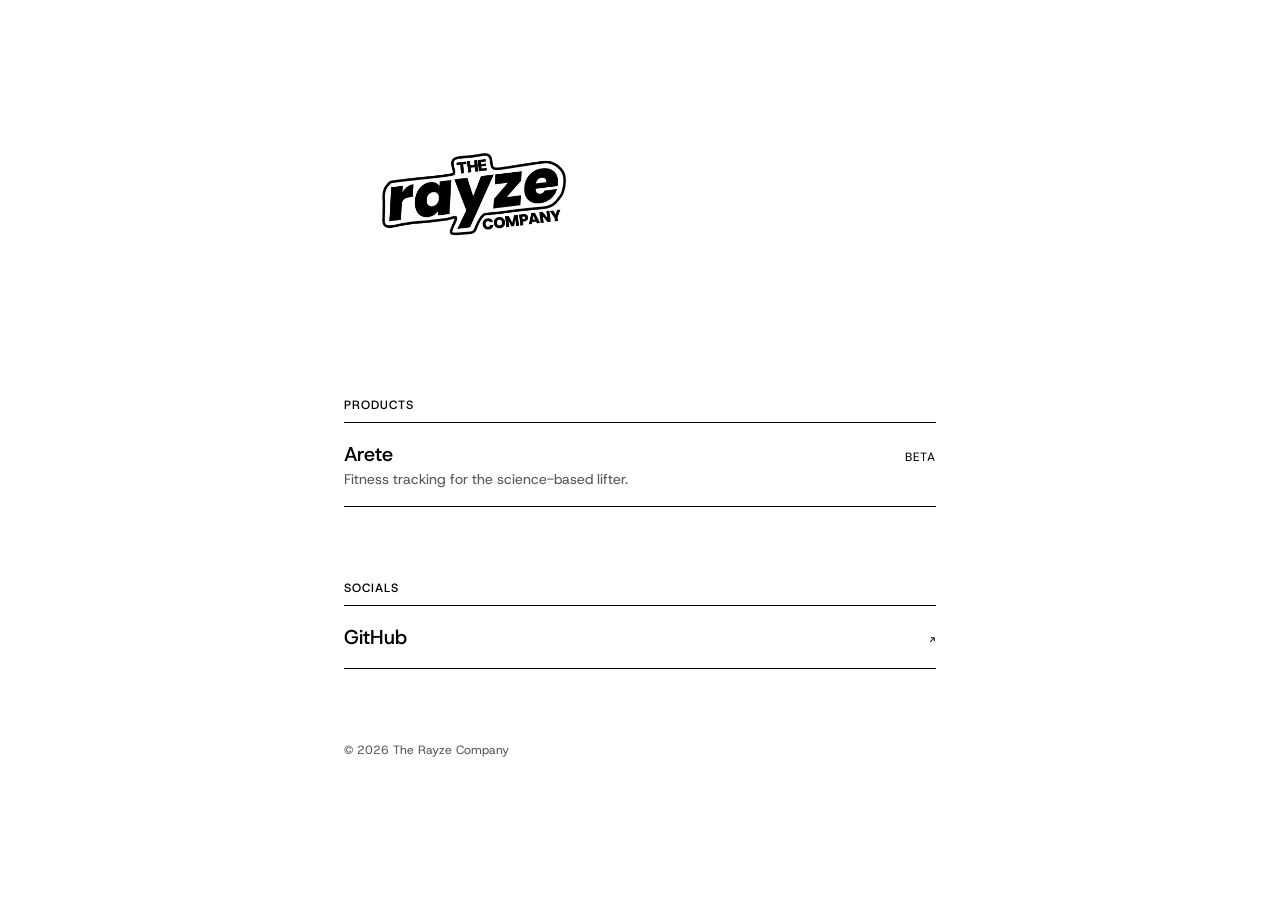
==== index.html @ 73423f0b "Add homepage Co-Authored-By: Claude Opus 5.5 <noreply@anthropic.com> Claude-Session: https://claude." ====
<!DOCTYPE html>
<html lang="en">
<head>
  <meta charset="UTF-8">
  <meta name="viewport" content="width=device-width, initial-scale=1.0">
  <title>The Rayze Company</title>
  <meta name="description" content="The Rayze Company builds apps and tools.">
  <link rel="icon" href="Rayze%20Company%20Logo.png">

  <!-- Font: Host Grotesk (Google Fonts) -->
  <link rel="preconnect" href="https://fonts.googleapis.com">
  <link rel="preconnect" href="https://fonts.gstatic.com" crossorigin>
  <link href="https://fonts.googleapis.com/css2?family=Host+Grotesk:wght@400;500;700&display=swap" rel="stylesheet">

  <style>
    * { margin: 0; padding: 0; box-sizing: border-box; }

    body {
      background: #fff;
      color: #000;
      font-family: "Host Grotesk", Helvetica, Arial, sans-serif;
      font-size: 16px;
      line-height: 1.5;
      -webkit-font-smoothing: antialiased;
    }

    a { color: #000; text-decoration: none; }
    a:hover { text-decoration: underline; }

    main {
      max-width: 640px;
      margin: 0 auto;
      padding: 64px 24px;
    }

    /* Logo */
    .logo img { width: 260px; max-width: 100%; height: auto; display: block; }
    .logo .fallback { display: none; font-size: 28px; font-weight: 700; letter-spacing: -0.02em; }

    /* Sections */
    section { margin-top: 72px; }

    h2 {
      font-size: 12px;
      font-weight: 500;
      text-transform: uppercase;
      letter-spacing: 0.08em;
      padding-bottom: 8px;
      border-bottom: 1px solid #000;
    }

    ul { list-style: none; }

    li {
      display: flex;
      justify-content: space-between;
      align-items: baseline;
      gap: 16px;
      padding: 16px 0;
      border-bottom: 1px solid #000;
    }

    .name { font-size: 20px; font-weight: 500; }
    .desc { font-size: 14px; color: #555; }
    .tag  { font-size: 12px; text-transform: uppercase; letter-spacing: 0.08em; white-space: nowrap; }

    footer {
      margin-top: 72px;
      font-size: 12px;
      color: #555;
    }
  </style>
</head>
<body>
  <main>

    <!-- LOGO: image file in the repo root -->
    <header class="logo">
      <img src="Rayze%20Company%20Logo.png" alt="The Rayze Company"
           onerror="this.style.display='none'; this.nextElementSibling.style.display='block';">
      <div class="fallback">THE RAYZE COMPANY</div>
    </header>

    <!-- PRODUCTS: copy one <li>...</li> block to add a product -->
    <section>
      <h2>Products</h2>
      <ul>
        <li>
          <div>
            <a class="name" href="#">Arete</a>
            <p class="desc">Fitness tracking for the science-based lifter.</p>
          </div>
          <span class="tag">Beta</span>
        </li>
      </ul>
    </section>

    <!-- SOCIALS: copy one <li>...</li> block to add a link -->
    <section>
      <h2>Socials</h2>
      <ul>
        <li>
          <a class="name" href="https://github.com/rayzecompany" target="_blank" rel="noopener">GitHub</a>
          <span class="tag">↗</span>
        </li>
      </ul>
    </section>

    <footer>© 2026 The Rayze Company</footer>

  </main>
</body>
</html>
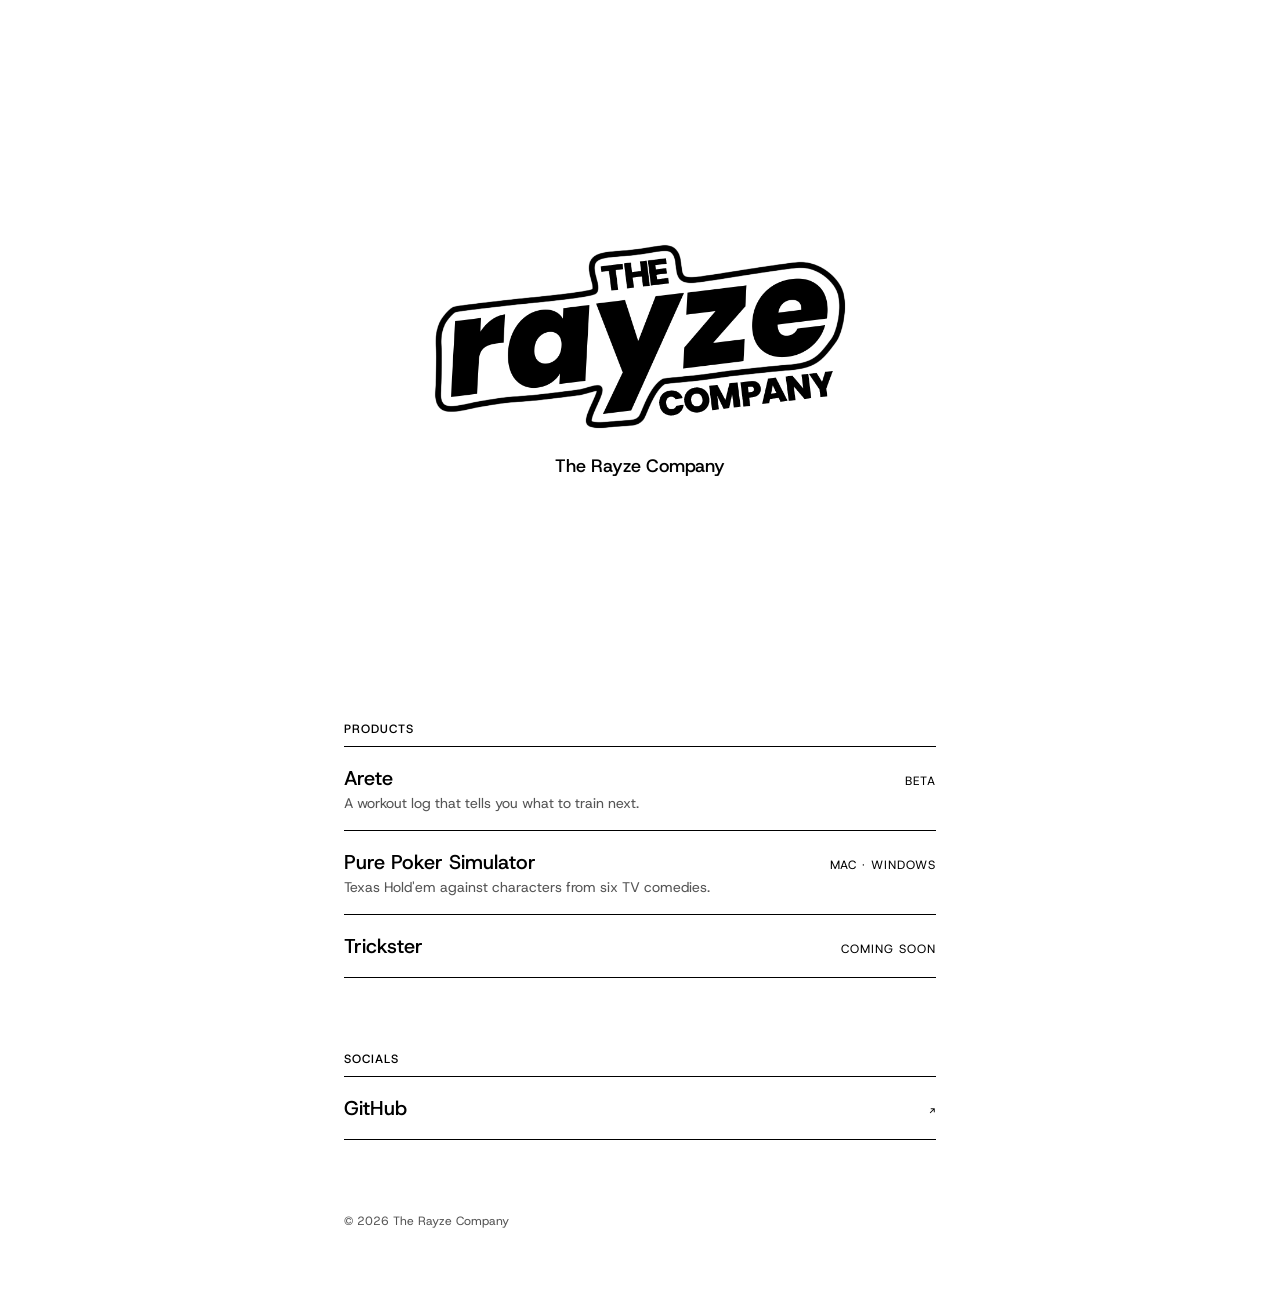
==== commit 9f1c04f3: "Center logo, add Arete page, Pure Poker Simulator and Trickster Co-Authored-By: Claude Opus 5.5 <nor" ====
--- a/index.html
+++ b/index.html
@@ -4,81 +4,19 @@
   <meta charset="UTF-8">
   <meta name="viewport" content="width=device-width, initial-scale=1.0">
   <title>The Rayze Company</title>
-  <meta name="description" content="The Rayze Company builds apps and tools.">
-  <link rel="icon" href="Rayze%20Company%20Logo.png">
-
-  <!-- Font: Host Grotesk (Google Fonts) -->
+  <meta name="description" content="The Rayze Company makes apps and games.">
+  <link rel="icon" href="/logo.png">
   <link rel="preconnect" href="https://fonts.googleapis.com">
   <link rel="preconnect" href="https://fonts.gstatic.com" crossorigin>
   <link href="https://fonts.googleapis.com/css2?family=Host+Grotesk:wght@400;500;700&display=swap" rel="stylesheet">
-
-  <style>
-    * { margin: 0; padding: 0; box-sizing: border-box; }
-
-    body {
-      background: #fff;
-      color: #000;
-      font-family: "Host Grotesk", Helvetica, Arial, sans-serif;
-      font-size: 16px;
-      line-height: 1.5;
-      -webkit-font-smoothing: antialiased;
-    }
-
-    a { color: #000; text-decoration: none; }
-    a:hover { text-decoration: underline; }
-
-    main {
-      max-width: 640px;
-      margin: 0 auto;
-      padding: 64px 24px;
-    }
-
-    /* Logo */
-    .logo img { width: 260px; max-width: 100%; height: auto; display: block; }
-    .logo .fallback { display: none; font-size: 28px; font-weight: 700; letter-spacing: -0.02em; }
-
-    /* Sections */
-    section { margin-top: 72px; }
-
-    h2 {
-      font-size: 12px;
-      font-weight: 500;
-      text-transform: uppercase;
-      letter-spacing: 0.08em;
-      padding-bottom: 8px;
-      border-bottom: 1px solid #000;
-    }
-
-    ul { list-style: none; }
-
-    li {
-      display: flex;
-      justify-content: space-between;
-      align-items: baseline;
-      gap: 16px;
-      padding: 16px 0;
-      border-bottom: 1px solid #000;
-    }
-
-    .name { font-size: 20px; font-weight: 500; }
-    .desc { font-size: 14px; color: #555; }
-    .tag  { font-size: 12px; text-transform: uppercase; letter-spacing: 0.08em; white-space: nowrap; }
-
-    footer {
-      margin-top: 72px;
-      font-size: 12px;
-      color: #555;
-    }
-  </style>
+  <link rel="stylesheet" href="/style.css">
 </head>
 <body>
   <main>
 
-    <!-- LOGO: image file in the repo root -->
-    <header class="logo">
-      <img src="Rayze%20Company%20Logo.png" alt="The Rayze Company"
-           onerror="this.style.display='none'; this.nextElementSibling.style.display='block';">
-      <div class="fallback">THE RAYZE COMPANY</div>
+    <header class="hero">
+      <img src="/logo.png" alt="The Rayze Company logo">
+      <p>The Rayze Company</p>
     </header>
 
     <!-- PRODUCTS: copy one <li>...</li> block to add a product -->
@@ -87,10 +25,23 @@
       <ul>
         <li>
           <div>
-            <a class="name" href="#">Arete</a>
-            <p class="desc">Fitness tracking for the science-based lifter.</p>
+            <a class="name" href="/products/arete/">Arete</a>
+            <p class="desc">A workout log that tells you what to train next.</p>
           </div>
           <span class="tag">Beta</span>
+        </li>
+        <li>
+          <div>
+            <a class="name" href="https://github.com/rayzecompany/Pure-Poker-Simulator" target="_blank" rel="noopener">Pure Poker Simulator</a>
+            <p class="desc">Texas Hold'em against characters from six TV comedies.</p>
+          </div>
+          <span class="tag">Mac · Windows</span>
+        </li>
+        <li>
+          <div>
+            <span class="name">Trickster</span>
+          </div>
+          <span class="tag">Coming soon</span>
         </li>
       </ul>
     </section>
--- a/style.css
+++ b/style.css
@@ -0,0 +1,84 @@
+/* Shared styles for every page on the site. */
+
+* { margin: 0; padding: 0; box-sizing: border-box; }
+
+body {
+  background: #fff;
+  color: #000;
+  font-family: "Host Grotesk", Helvetica, Arial, sans-serif;
+  font-size: 16px;
+  line-height: 1.5;
+  -webkit-font-smoothing: antialiased;
+}
+
+a { color: #000; text-decoration: none; }
+a:hover { text-decoration: underline; }
+
+main {
+  max-width: 640px;
+  margin: 0 auto;
+  padding: 0 24px 64px;
+}
+
+/* Homepage: logo centred on screen, name underneath */
+.hero {
+  min-height: 80vh;
+  min-height: 80svh;
+  display: flex;
+  flex-direction: column;
+  align-items: center;
+  justify-content: center;
+  gap: 20px;
+  text-align: center;
+}
+.hero img { width: 420px; max-width: 80vw; height: auto; display: block; }
+.hero p { font-size: 18px; font-weight: 500; letter-spacing: -0.01em; }
+
+/* Sections and lists */
+section { margin-top: 72px; }
+.hero + section { margin-top: 0; }
+
+h2 {
+  font-size: 12px;
+  font-weight: 500;
+  text-transform: uppercase;
+  letter-spacing: 0.08em;
+  padding-bottom: 8px;
+  border-bottom: 1px solid #000;
+}
+
+ul { list-style: none; }
+
+li {
+  display: flex;
+  justify-content: space-between;
+  align-items: baseline;
+  gap: 16px;
+  padding: 16px 0;
+  border-bottom: 1px solid #000;
+}
+
+.name { font-size: 20px; font-weight: 500; }
+.desc { font-size: 14px; color: #555; }
+.tag  { font-size: 12px; text-transform: uppercase; letter-spacing: 0.08em; white-space: nowrap; }
+
+footer {
+  margin-top: 72px;
+  font-size: 12px;
+  color: #555;
+}
+
+/* Product pages */
+.back { display: inline-block; margin-top: 48px; font-size: 14px; }
+.product-head {
+  display: flex;
+  justify-content: space-between;
+  align-items: baseline;
+  gap: 16px;
+  margin-top: 64px;
+  padding-bottom: 12px;
+  border-bottom: 1px solid #000;
+}
+.product-head h1 { font-size: 40px; font-weight: 700; letter-spacing: -0.03em; line-height: 1.1; }
+.about { margin-top: 24px; }
+.about p + p { margin-top: 16px; }
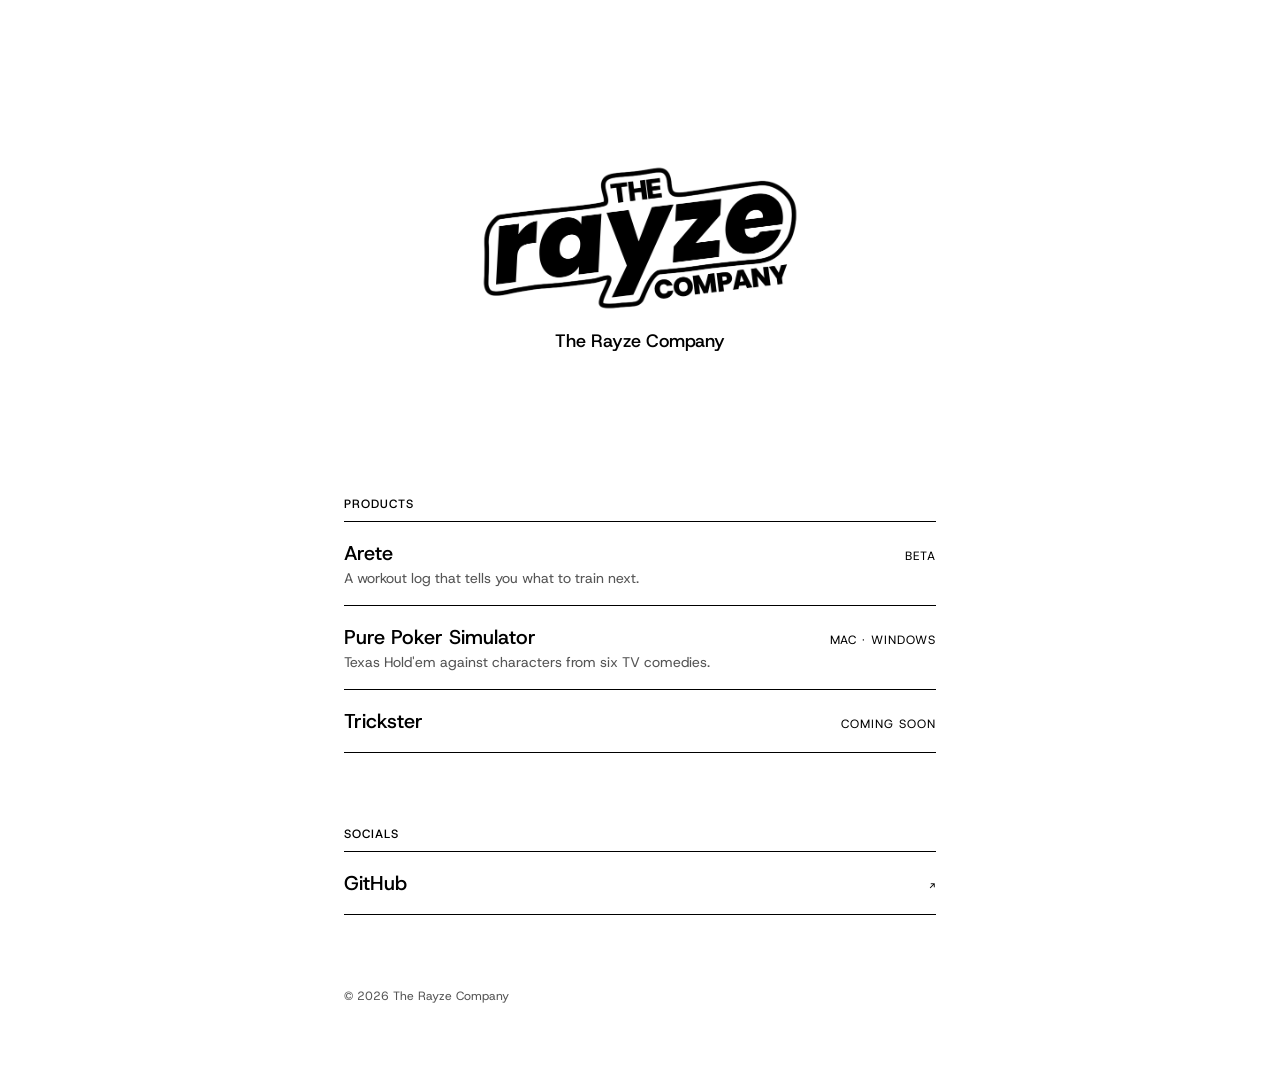
==== commit fc08543c: "Add Pure Poker Simulator page Co-Authored-By: Claude Opus 5.5 <noreply@anthropic.com> Claude-Session" ====
--- a/index.html
+++ b/index.html
@@ -32,7 +32,7 @@
         </li>
         <li>
           <div>
-            <a class="name" href="https://github.com/rayzecompany/Pure-Poker-Simulator" target="_blank" rel="noopener">Pure Poker Simulator</a>
+            <a class="name" href="/products/pure-poker-simulator/">Pure Poker Simulator</a>
             <p class="desc">Texas Hold'em against characters from six TV comedies.</p>
           </div>
           <span class="tag">Mac · Windows</span>
--- a/style.css
+++ b/style.css
@@ -22,16 +22,17 @@
 
 /* Homepage: logo centred on screen, name underneath */
 .hero {
-  min-height: 80vh;
-  min-height: 80svh;
+  min-height: 55vh;
+  min-height: 55svh;
   display: flex;
   flex-direction: column;
   align-items: center;
   justify-content: center;
-  gap: 20px;
+  gap: 16px;
+  padding-top: 24px;
   text-align: center;
 }
-.hero img { width: 420px; max-width: 80vw; height: auto; display: block; }
+.hero img { width: 320px; max-width: 65vw; height: auto; display: block; }
 .hero p { font-size: 18px; font-weight: 500; letter-spacing: -0.01em; }
 
 /* Sections and lists */
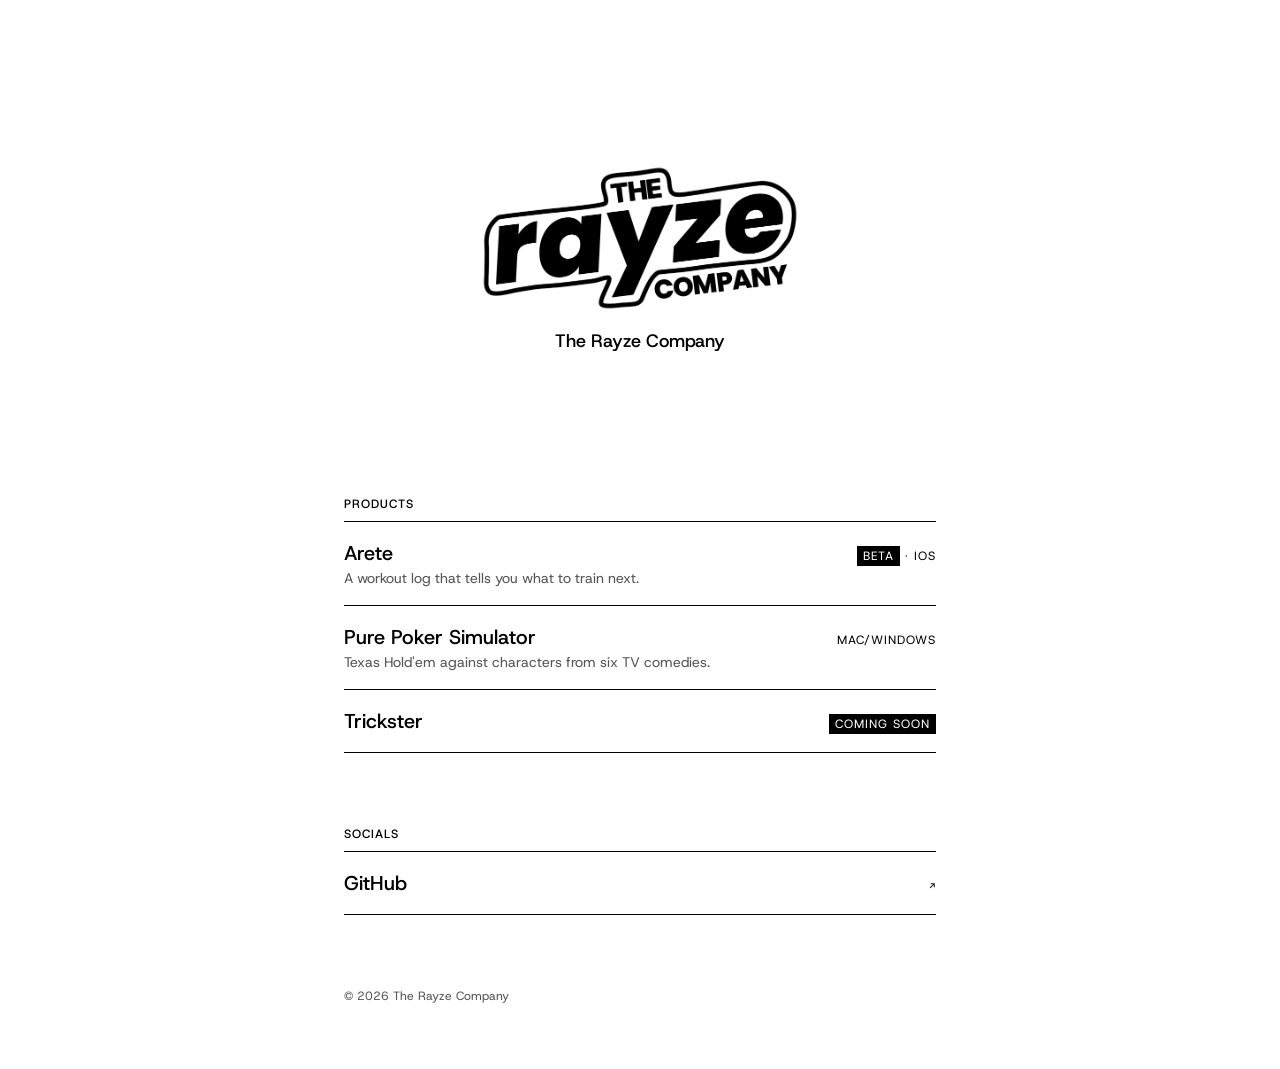
==== commit 78824c10: "Highlight time tags, use slash for platforms, add iOS tag to Arete Co-Authored-By: Claude Opus 5.5 <" ====
--- a/index.html
+++ b/index.html
@@ -28,20 +28,20 @@
             <a class="name" href="/products/arete/">Arete</a>
             <p class="desc">A workout log that tells you what to train next.</p>
           </div>
-          <span class="tag">Beta</span>
+          <span class="tag"><span class="status">Beta</span> · iOS</span>
         </li>
         <li>
           <div>
             <a class="name" href="/products/pure-poker-simulator/">Pure Poker Simulator</a>
             <p class="desc">Texas Hold'em against characters from six TV comedies.</p>
           </div>
-          <span class="tag">Mac · Windows</span>
+          <span class="tag">Mac/Windows</span>
         </li>
         <li>
           <div>
             <span class="name">Trickster</span>
           </div>
-          <span class="tag">Coming soon</span>
+          <span class="tag"><span class="status">Coming soon</span></span>
         </li>
       </ul>
     </section>
--- a/style.css
+++ b/style.css
@@ -62,6 +62,8 @@
 .name { font-size: 20px; font-weight: 500; }
 .desc { font-size: 14px; color: #555; }
 .tag  { font-size: 12px; text-transform: uppercase; letter-spacing: 0.08em; white-space: nowrap; }
+/* Time tags (Beta, Coming soon): white text on black. Platforms stay plain, e.g. Mac/Windows. */
+.status { background: #000; color: #fff; padding: 2px 6px; }
 
 footer {
   margin-top: 72px;
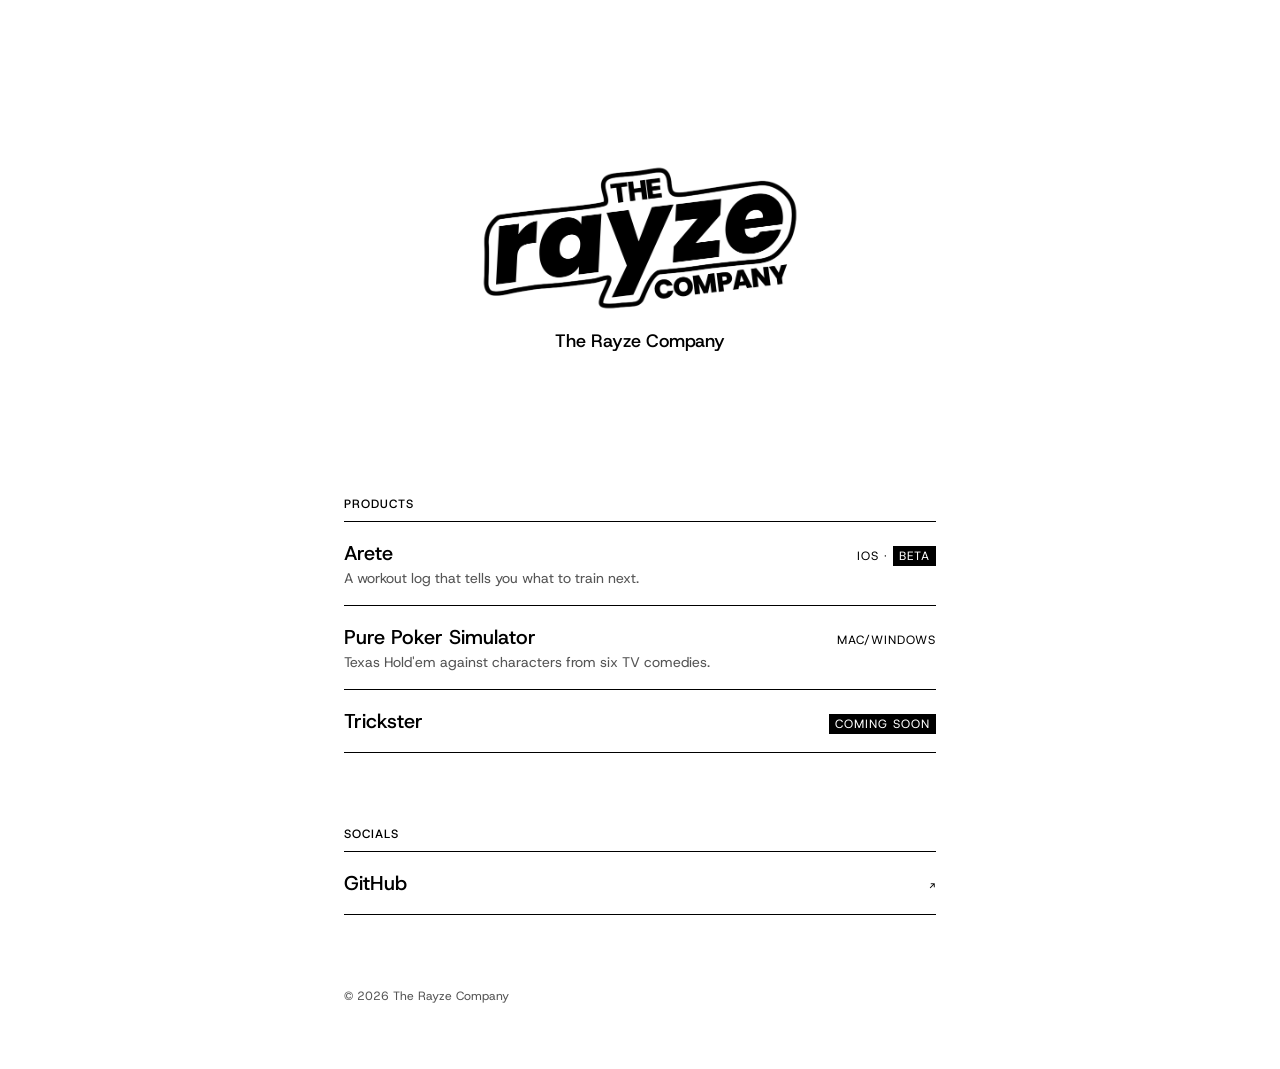
==== commit 2e8b6247: "Put platform before time tag on Arete Co-Authored-By: Claude Opus 5.5 <noreply@anthropic.com> Claude" ====
--- a/index.html
+++ b/index.html
@@ -28,7 +28,7 @@
             <a class="name" href="/products/arete/">Arete</a>
             <p class="desc">A workout log that tells you what to train next.</p>
           </div>
-          <span class="tag"><span class="status">Beta</span> · iOS</span>
+          <span class="tag">iOS · <span class="status">Beta</span></span>
         </li>
         <li>
           <div>
